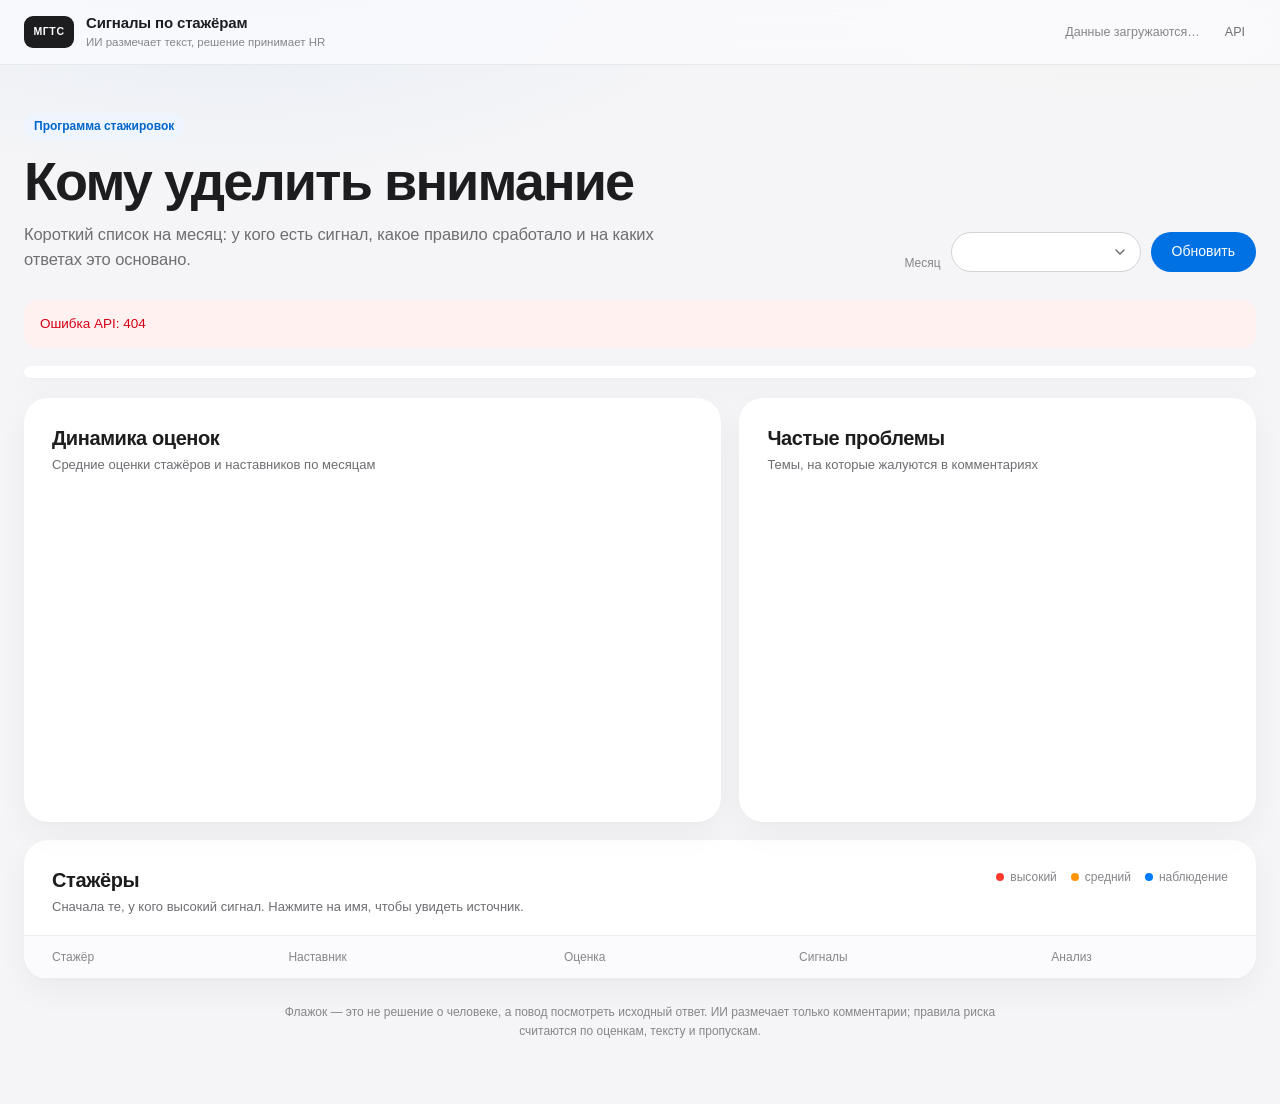
==== frontend/index.html @ 0ebee991 "initial commit" ====
<!doctype html>
<html lang="ru">
<head>
  <meta charset="utf-8">
  <meta name="viewport" content="width=device-width, initial-scale=1">
  <title>МГТС · Сигналы по стажёрам</title>
  <meta name="description" content="Дашборд сигналов по стажёрам: кому из стажёров стоит уделить внимание и почему.">
  <meta name="theme-color" content="#f5f5f7">
  <link rel="icon" type="image/svg+xml" href="favicon.svg">
  <link rel="stylesheet" href="css/app.css">
</head>
<body>
  <header class="topbar">
    <div class="container topbar-inner">
      <a class="brand" href="index.html">
        <span class="brand-mark">МГТС</span>
        <span class="brand-copy">
          <strong>Сигналы по стажёрам</strong>
          <small>ИИ размечает текст, решение принимает HR</small>
        </span>
      </a>
      <div class="topbar-meta">
        <span id="as-of">Данные загружаются…</span>
        <a href="docs" target="_blank" rel="noreferrer">API</a>
      </div>
    </div>
  </header>

  <main class="container page">
    <section class="page-head">
      <div>
        <p class="eyebrow">Программа стажировок</p>
        <h1>Кому уделить внимание</h1>
        <p class="lede">Короткий список на месяц: у кого есть сигнал, какое правило сработало и на каких ответах это основано.</p>
      </div>
      <div class="controls">
        <label for="period-select">Месяц</label>
        <select id="period-select" aria-label="Выберите месяц"></select>
        <button id="refresh" class="button" type="button">Обновить</button>
      </div>
    </section>

    <div id="error" class="alert" role="alert" hidden></div>

    <section id="kpis" class="kpi-grid" aria-label="Показатели программы"></section>

    <section class="grid-two">
      <article class="card">
        <header class="card-head">
          <div>
            <h2>Динамика оценок</h2>
            <p class="muted">Средние оценки стажёров и наставников по месяцам</p>
          </div>
        </header>
        <div class="chart-wrap"><canvas id="dynamics-chart" aria-label="График динамики оценок"></canvas></div>
      </article>

      <article class="card">
        <header class="card-head">
          <div>
            <h2>Частые проблемы</h2>
            <p class="muted">Темы, на которые жалуются в комментариях</p>
          </div>
        </header>
        <div class="chart-wrap"><canvas id="topics-chart" aria-label="График частых проблем"></canvas></div>
        <div id="topics-empty" class="empty" hidden>За этот месяц жалоб в комментариях нет.</div>
      </article>
    </section>

    <section class="card table-card">
      <header class="card-head table-head">
        <div>
          <h2>Стажёры</h2>
          <p class="muted">Сначала те, у кого высокий сигнал. Нажмите на имя, чтобы увидеть источник.</p>
        </div>
        <div class="legend" aria-label="Легенда серьёзности">
          <span><i class="dot high"></i> высокий</span>
          <span><i class="dot medium"></i> средний</span>
          <span><i class="dot low"></i> наблюдение</span>
        </div>
      </header>
      <div class="table-scroll">
        <table class="interns-table">
          <thead>
            <tr>
              <th>Стажёр</th>
              <th>Наставник</th>
              <th>Оценка</th>
              <th>Сигналы</th>
              <th>Анализ</th>
            </tr>
          </thead>
          <tbody id="interns-body"></tbody>
        </table>
      </div>
      <div id="interns-empty" class="empty" hidden>За этот месяц ответов нет.</div>
    </section>

    <p class="footnote">
      Флажок — это не решение о человеке, а повод посмотреть исходный ответ.
      ИИ размечает только комментарии; правила риска считаются по оценкам, тексту и пропускам.
    </p>
  </main>

  <script src="vendor/chart.umd.min.js"></script>
  <script type="module" src="js/dashboard.js"></script>
</body>
</html>
---- frontend/css/app.css ----
﻿:root {
  --bg: #f5f5f7;
  --surface: #ffffff;
  --surface-soft: #f5f5f7;
  --surface-elevated: #fbfbfd;
  --text: #1d1d1f;
  --muted: #6e6e73;
  --muted-soft: #86868b;
  --line: #ededf0;
  --line-strong: #d2d2d7;
  --accent: #0071e3;
  --accent-hover: #0077ed;
  --accent-soft: #eef5ff;
  --green: #1d7a37;
  --green-bg: #edf9f0;
  --red: #d70015;
  --red-bg: #fff1f0;
  --amber: #a34f00;
  --amber-bg: #fff4e5;
  --blue: #0066cc;
  --blue-bg: #eef5ff;
  --radius-lg: 24px;
  --radius-md: 18px;
  --radius-sm: 12px;
  --shadow-card: 0 1px 2px rgba(0, 0, 0, 0.02), 0 12px 32px rgba(0, 0, 0, 0.045);
  --font: -apple-system, BlinkMacSystemFont, "SF Pro Display", "SF Pro Text",
    "Segoe UI Variable Display", "Segoe UI", "Helvetica Neue", Arial, sans-serif;
}

* { box-sizing: border-box; }

[hidden] { display: none !important; }

html { scroll-behavior: smooth; }

body {
  margin: 0;
  background-color: var(--bg);
  background-image:
    radial-gradient(900px 420px at 18% -8%, rgba(0, 113, 227, 0.07), transparent 62%),
    radial-gradient(700px 360px at 88% -12%, rgba(255, 149, 0, 0.05), transparent 60%);
  background-repeat: no-repeat;
  background-attachment: fixed;
  color: var(--text);
  font-family: var(--font);
  font-size: 15px;
  line-height: 1.5;
  -webkit-font-smoothing: antialiased;
  -moz-osx-font-smoothing: grayscale;
  -webkit-tap-highlight-color: transparent;
}

::selection { background: rgba(0, 113, 227, 0.18); }

a {
  color: var(--accent);
  text-decoration: none;
  transition: color 0.2s ease, opacity 0.2s ease;
}
a:hover { color: var(--accent-hover); text-decoration: none; }

h1, h2, h3, p { margin: 0; }
h1 {
  font-size: clamp(40px, 5vw, 54px);
  line-height: 1.06;
  letter-spacing: -0.035em;
  font-weight: 600;
}
h2 { font-size: 20px; line-height: 1.25; letter-spacing: -0.015em; font-weight: 600; }
h3 { font-size: 15px; line-height: 1.35; letter-spacing: -0.005em; font-weight: 600; }

:focus-visible {
  outline: 3px solid rgba(0, 113, 227, 0.35);
  outline-offset: 2px;
}

.container { width: min(1240px, calc(100% - 48px)); margin: 0 auto; }
.page { padding: 48px 0 64px; }

/* Navigation */
.topbar {
  position: sticky;
  top: 0;
  z-index: 20;
  background: rgba(251, 251, 253, 0.82);
  border-bottom: 1px solid rgba(0, 0, 0, 0.07);
  -webkit-backdrop-filter: saturate(180%) blur(20px);
  backdrop-filter: saturate(180%) blur(20px);
}
.topbar-inner {
  min-height: 64px;
  display: flex;
  align-items: center;
  justify-content: space-between;
  gap: 20px;
}
.brand { display: inline-flex; align-items: center; gap: 12px; color: var(--text); }
.brand:hover { color: var(--text); }
.brand-mark {
  display: inline-flex;
  align-items: center;
  justify-content: center;
  width: 50px;
  height: 32px;
  border-radius: 9px;
  background: var(--text);
  color: #fff;
  font-size: 10.5px;
  font-weight: 600;
  letter-spacing: 0.06em;
}
.brand-copy { display: flex; flex-direction: column; line-height: 1.25; }
.brand-copy strong { font-size: 15px; font-weight: 600; letter-spacing: -0.01em; }
.brand-copy small { color: var(--muted-soft); font-size: 11.5px; margin-top: 2px; }
.topbar-meta {
  display: flex;
  align-items: center;
  gap: 4px;
  color: var(--muted-soft);
  font-size: 12.5px;
}
.topbar-meta span { padding: 0 10px; }
.topbar-meta a {
  color: var(--muted);
  font-weight: 500;
  padding: 6px 11px;
  border-radius: 999px;
  transition: background 0.2s ease, color 0.2s ease;
}
.topbar-meta a:hover { background: rgba(0, 0, 0, 0.05); color: var(--text); }

/* Page header */
.page-head {
  display: flex;
  align-items: flex-end;
  justify-content: space-between;
  gap: 32px;
  margin-bottom: 28px;
}
.eyebrow {
  display: inline-flex;
  align-items: center;
  background: var(--accent-soft);
  color: var(--blue);
  border-radius: 999px;
  padding: 4px 10px;
  font-size: 12px;
  font-weight: 600;
  letter-spacing: 0;
  margin-bottom: 14px;
}
.lede {
  color: var(--muted);
  max-width: 680px;
  margin-top: 12px;
  font-size: 16.5px;
  line-height: 1.5;
  letter-spacing: -0.005em;
}

.controls { display: flex; align-items: flex-end; gap: 10px; flex-wrap: wrap; }
.controls label {
  display: flex;
  flex-direction: column;
  gap: 6px;
  font-size: 12px;
  font-weight: 500;
  color: var(--muted-soft);
}
select, .button {
  height: 40px;
  border-radius: 999px;
  border: 1px solid var(--line-strong);
  background: var(--surface);
  color: var(--text);
  font: inherit;
  font-size: 14px;
  transition: background 0.2s ease, border-color 0.2s ease, color 0.2s ease, transform 0.1s ease;
}
select {
  min-width: 190px;
  padding: 0 36px 0 16px;
  font-weight: 500;
  appearance: none;
  -webkit-appearance: none;
  background-image: url("data:image/svg+xml,%3Csvg xmlns='http://www.w3.org/2000/svg' width='10' height='6' viewBox='0 0 10 6'%3E%3Cpath d='M1 1l4 4 4-4' fill='none' stroke='%236e6e73' stroke-width='1.5' stroke-linecap='round' stroke-linejoin='round'/%3E%3C/svg%3E");
  background-repeat: no-repeat;
  background-position: right 15px center;
  background-size: 10px 6px;
}
select:hover { border-color: #b8b8bd; }
select:focus, .button:focus { outline: none; }
select:focus-visible, .button:focus-visible {
  outline: 3px solid rgba(0, 113, 227, 0.35);
  outline-offset: 2px;
  border-color: var(--accent);
}
.button {
  cursor: pointer;
  font-weight: 500;
  padding: 0 20px;
  background: var(--accent);
  border-color: transparent;
  color: #fff;
}
.button:hover { background: var(--accent-hover); color: #fff; }
.button:active { transform: scale(0.98); }
.button:disabled { opacity: 0.55; cursor: default; transform: none; }

.alert {
  background: var(--red-bg);
  border: 0;
  color: var(--red);
  border-radius: 14px;
  padding: 14px 16px;
  margin-bottom: 18px;
  font-size: 13.5px;
}

.kpi-grid {
  background: var(--surface);
  border-radius: var(--radius-lg);
  box-shadow: var(--shadow-card);
  display: grid;
  grid-template-columns: repeat(4, minmax(0, 1fr));
  padding: 6px;
  margin-bottom: 20px;
  overflow: hidden;
}.kpi { padding: 22px 24px; border-radius: 16px; }
.kpi + .kpi { border-left: 1px solid var(--line); border-radius: 0; }
.kpi-label {
  color: var(--muted-soft);
  font-size: 12px;
  font-weight: 500;
  letter-spacing: 0.01em;
}
.kpi-value {
  margin-top: 8px;
  font-size: 40px;
  font-weight: 600;
  letter-spacing: -0.04em;
  line-height: 1;
  font-variant-numeric: tabular-nums;
}
.kpi-value.alarm { color: var(--red); }
.kpi-hint { margin-top: 8px; color: var(--muted-soft); font-size: 12px; }

/* Cards */
.grid-two {
  display: grid;
  grid-template-columns: minmax(0, 1.35fr) minmax(0, 1fr);
  gap: 18px;
  margin-bottom: 18px;
}
.card {
  background: var(--surface);
  border-radius: var(--radius-lg);
  box-shadow: var(--shadow-card);
  padding: 28px;
  min-width: 0;
}
.card-head {
  display: flex;
  align-items: flex-start;
  justify-content: space-between;
  gap: 16px;
  margin-bottom: 20px;
}
.card-head h2 { font-size: 20px; font-weight: 600; letter-spacing: -0.02em; }
.card-head .muted { margin-top: 4px; font-size: 13px; }
.muted { color: var(--muted); }
.small { font-size: 12px; }

.chart-wrap { position: relative; height: 300px; }
.chart-wrap canvas { width: 100% !important; height: 100% !important; }
.chart-fallback {
  display: grid;
  place-items: center;
  height: 100%;
  color: var(--muted-soft);
  font-size: 13px;
  text-align: center;
}

/* Table */
.table-card { padding: 0; overflow: hidden; }
.table-head { padding: 28px 28px 18px; margin-bottom: 0; }
.table-scroll { overflow-x: auto; -webkit-overflow-scrolling: touch; }
.interns-table { width: 100%; border-collapse: collapse; min-width: 720px; }
.interns-table th {
  text-align: left;
  padding: 12px 28px;
  background: var(--surface-elevated);
  border-top: 1px solid var(--line);
  border-bottom: 1px solid var(--line);
  color: var(--muted-soft);
  font-size: 12px;
  font-weight: 500;
  letter-spacing: 0;
  white-space: nowrap;
}
.interns-table td {
  padding: 16px 28px;
  border-bottom: 1px solid var(--line);
  vertical-align: middle;
  font-size: 14px;
}
.interns-table tbody tr:last-child td { border-bottom: 0; }
.interns-table tbody tr { transition: background 0.15s ease; }
.interns-table tbody tr:hover { background: var(--surface-elevated); }
.intern-link { display: inline-flex; align-items: center; gap: 12px; color: var(--text); min-width: 190px; }
.intern-link:hover { color: var(--text); }
.intern-link:hover strong { color: var(--accent); }
.intern-link span { display: flex; flex-direction: column; line-height: 1.3; }
.intern-link strong { font-weight: 600; transition: color 0.15s ease; }
.intern-link small { color: var(--muted-soft); font-size: 12px; margin-top: 2px; }
.avatar {
  width: 36px;
  height: 36px;
  flex: 0 0 36px;
  border-radius: 50%;
  display: inline-flex;
  align-items: center;
  justify-content: center;
  background: linear-gradient(135deg, #eef5ff, #e2edf9);
  color: #123f6d;
  font-size: 12px;
  font-weight: 600;
  letter-spacing: 0.02em;
}
.avatar-large {
  width: 72px;
  height: 72px;
  flex-basis: 72px;
  font-size: 22px;
}

.score { font-weight: 600; font-size: 16px; font-variant-numeric: tabular-nums; }
.trend { display: inline-flex; margin-left: 6px; font-size: 12px; font-weight: 500; }
.trend.up { color: var(--green); }
.trend.down { color: var(--red); }
.trend.flat { color: var(--muted-soft); }

/* Badges and chips */
.badge {
  display: inline-flex;
  align-items: center;
  gap: 4px;
  border: 0;
  border-radius: 999px;
  padding: 3px 9px;
  font-size: 11.5px;
  font-weight: 500;
  line-height: 1.4;
  white-space: nowrap;
  background: var(--surface-soft);
  color: var(--muted);
}
.badge.high,
.badge.negative,
.badge.failed { background: var(--red-bg); color: var(--red); }
.badge.medium,
.badge.mixed { background: var(--amber-bg); color: var(--amber); }
.badge.low,
.badge.pending { background: var(--blue-bg); color: var(--blue); }
.badge.positive { background: var(--green-bg); color: var(--green); }
.badge.neutral { background: var(--surface-soft); color: var(--muted); }

.chips { display: flex; flex-wrap: wrap; gap: 5px; }
.chip {
  display: inline-flex;
  border-radius: 8px;
  background: var(--surface-soft);
  border: 0;
  color: var(--muted);
  padding: 2px 8px;
  font-size: 11.5px;
  font-weight: 500;
}

.legend { display: flex; flex-wrap: wrap; gap: 14px; color: var(--muted-soft); font-size: 12px; }
.legend span { display: inline-flex; align-items: center; gap: 6px; }
.dot { width: 8px; height: 8px; border-radius: 50%; display: inline-block; }
.dot.high { background: #ff3b30; }
.dot.medium { background: #ff9500; }
.dot.low { background: #007aff; }

.empty { padding: 32px 20px; color: var(--muted-soft); text-align: center; font-size: 14px; }
.footnote {
  color: var(--muted-soft);
  font-size: 12px;
  line-height: 1.55;
  max-width: 760px;
  margin: 24px auto 0;
  text-align: center;
}

/* Intern page */
.profile-head {
  display: flex;
  align-items: center;
  justify-content: space-between;
  gap: 28px;
  background: var(--surface);
  border-radius: 28px;
  box-shadow: var(--shadow-card);
  padding: 32px;
  margin-bottom: 20px;
}
.profile-title { display: flex; align-items: center; gap: 20px; min-width: 0; }
.profile-title h1 {
  font-size: clamp(32px, 3.5vw, 42px);
  font-weight: 600;
  letter-spacing: -0.035em;
  line-height: 1.08;
}
.profile-title .eyebrow { margin-bottom: 8px; }
.profile-title .lede { margin-top: 8px; font-size: 14px; }
.profile-stats { display: flex; gap: 8px; flex-wrap: wrap; }
.stat {
  background: var(--surface-soft);
  border: 0;
  border-radius: 16px;
  padding: 12px 16px;
  min-width: 100px;
}
.stat b {
  display: block;
  font-size: 24px;
  font-weight: 600;
  letter-spacing: -0.03em;
  line-height: 1.15;
  font-variant-numeric: tabular-nums;
}
.stat span { color: var(--muted-soft); font-size: 11.5px; }

.flags-list {
  display: flex;
  flex-direction: column;
  gap: 10px;
  max-height: 330px;
  overflow-y: auto;
  padding-right: 4px;
  scrollbar-width: thin;
  scrollbar-color: var(--line-strong) transparent;
}
.flags-list::-webkit-scrollbar { width: 6px; }
.flags-list::-webkit-scrollbar-thumb { background: var(--line-strong); border-radius: 999px; }
.flags-list::-webkit-scrollbar-track { background: transparent; }
.flag-card {
  border: 1px solid var(--line);
  border-left: 3px solid var(--line-strong);
  border-radius: 14px;
  background: var(--surface);
  padding: 14px 16px;
}
.flag-card.high { border-left-color: #ff3b30; background: #fffbfa; }
.flag-card.medium { border-left-color: #ff9500; background: #fffdf8; }
.flag-card.low { border-left-color: #007aff; background: #fbfdff; }
.flag-head { display: flex; align-items: center; justify-content: space-between; gap: 10px; margin-bottom: 6px; }
.flag-card h3 { font-size: 14px; }
.flag-card p { color: var(--muted); font-size: 12.5px; line-height: 1.5; margin-top: 5px; }
.flag-card .flag-source { font-size: 11.5px; margin-top: 7px; }
.flag-source a { color: var(--accent); }
.flag-source a:hover { text-decoration: underline; }
.flags-ok {
  border: 0;
  background: var(--green-bg);
  color: var(--green);
  border-radius: 16px;
  padding: 20px;
  font-weight: 500;
  font-size: 14px;
  line-height: 1.5;
}

.timeline { display: flex; flex-direction: column; gap: 14px; }
.month-card {
  border: 1px solid var(--line);
  border-radius: 18px;
  overflow: hidden;
  background: var(--surface);
}
.month-head {
  display: flex;
  align-items: center;
  justify-content: space-between;
  gap: 12px;
  padding: 14px 18px;
  background: var(--surface-elevated);
  border-bottom: 1px solid var(--line);
}
.month-head h3 { font-size: 14px; }
.month-body { display: grid; grid-template-columns: 1fr 1fr; gap: 0; }
.answer { padding: 18px; min-width: 0; }
.answer + .answer { border-left: 1px solid var(--line); }
.answer-head { display: flex; align-items: center; justify-content: space-between; gap: 8px; margin-bottom: 6px; }
.answer-role {
  font-size: 11px;
  font-weight: 600;
  text-transform: uppercase;
  letter-spacing: 0.05em;
  color: var(--muted-soft);
}
.answer-score { font-weight: 600; font-size: 22px; letter-spacing: -0.03em; font-variant-numeric: tabular-nums; }
.answer-meta { color: var(--muted-soft); font-size: 11.5px; margin-bottom: 9px; }
.comment {
  margin: 0 0 11px;
  padding: 12px 14px;
  border: 0;
  background: var(--surface-soft);
  border-radius: 12px;
  font-size: 13.5px;
  line-height: 1.5;
  color: var(--text);
}
.analysis { border-top: 1px solid var(--line); padding-top: 10px; margin-top: 10px; }
.analysis-summary { font-size: 12.5px; color: var(--text); margin-top: 6px; line-height: 1.5; }
.evidence { margin: 8px 0 0; padding-left: 16px; color: var(--muted); font-size: 12px; }
.evidence li { margin-bottom: 4px; }
.answer details { margin-top: 10px; }
.answer summary { cursor: pointer; color: var(--muted-soft); font-size: 11.5px; font-weight: 500; }
.raw-table { width: 100%; border-collapse: collapse; margin-top: 6px; font-size: 11.5px; }
.raw-table td { padding: 3px 4px; border-bottom: 1px solid var(--line); }
.raw-table td:first-child { color: var(--muted-soft); width: 42%; }
.answer-empty { color: var(--muted-soft); font-size: 12.5px; padding: 20px 0; }

@media (max-width: 980px) {
  .kpi-grid { grid-template-columns: repeat(2, minmax(0, 1fr)); }
  .kpi:nth-child(3) { border-left: 0; border-top: 1px solid var(--line); }
  .kpi:nth-child(4) { border-top: 1px solid var(--line); }
  .grid-two, .intern-grid { grid-template-columns: 1fr; }
  .page-head { align-items: flex-start; flex-direction: column; gap: 20px; }
  .controls { width: 100%; }
  .controls label { flex: 1; }
  .controls select { width: 100%; }
  .profile-head { align-items: flex-start; flex-direction: column; }
  .profile-stats { width: 100%; display: grid; grid-template-columns: 1fr 1fr; }
  .stat { min-width: 0; }
  .flags-list { max-height: none; overflow: visible; padding-right: 0; }
}

@media (max-width: 700px) {
  .container { width: min(100% - 32px, 1240px); }
  .page { padding: 28px 0 48px; }
  .topbar-inner { min-height: 56px; }
  .brand-mark { width: 44px; height: 30px; font-size: 10px; }
  .brand-copy small { display: none; }
  .topbar-meta span { display: none; }
  .topbar-meta { gap: 0; }
  .page-head { margin-bottom: 22px; }
  h1 { font-size: clamp(34px, 9vw, 44px); }
  .lede { font-size: 15px; }
  .kpi-grid { padding: 4px; gap: 0; }
  .kpi { padding: 18px 16px; }
  .kpi-value { font-size: 30px; }
  .card { padding: 20px; border-radius: 20px; }
  .card-head { margin-bottom: 16px; }
  .card-head h2 { font-size: 18px; }
  .chart-wrap { height: 260px; }
  .table-card { padding: 0; }
  .table-head { padding: 20px 20px 14px; flex-direction: column; }
  .table-scroll { overflow: visible; }
  .interns-table { display: block; min-width: 0; }
  .interns-table thead { display: none; }
  .interns-table tbody { display: block; }
  .interns-table tr {
    display: grid;
    grid-template-columns: 1fr auto;
    align-items: center;
    padding: 16px 20px;
    border-top: 1px solid var(--line);
  }
  .interns-table td { display: block; padding: 0; border: 0; }
  .interns-table td:nth-child(1) { grid-column: 1 / -1; grid-row: 1; }
  .interns-table td:nth-child(2) {
    grid-column: 1 / -1;
    grid-row: 2;
    margin-top: 7px;
    color: var(--muted);
    font-size: 12px;
  }
  .interns-table td:nth-child(2)::before { content: "Наставник: "; color: var(--muted-soft); }
  .interns-table td:nth-child(3) { grid-column: 1; grid-row: 3; margin-top: 9px; }
  .interns-table td:nth-child(3)::before {
    content: "Оценка ";
    color: var(--muted-soft);
    font-size: 12px;
    font-weight: 500;
    margin-right: 3px;
  }
  .interns-table td:nth-child(4) { grid-column: 1 / -1; grid-row: 4; margin-top: 9px; }
  .interns-table td:nth-child(5) { grid-column: 2; grid-row: 3; justify-self: end; margin-top: 9px; }
  .interns-table td:nth-child(5)::before {
    content: "Анализ ";
    color: var(--muted-soft);
    font-size: 12px;
    font-weight: 500;
    margin-right: 4px;
  }
  .profile-head { padding: 20px; border-radius: 22px; }
  .profile-title { gap: 14px; }
  .profile-title h1 { font-size: 30px; }
  .avatar-large { width: 58px; height: 58px; flex-basis: 58px; font-size: 18px; }
  .month-body { grid-template-columns: 1fr; }
  .answer + .answer { border-left: 0; border-top: 1px solid var(--line); }
  .flag-card { padding: 12px 14px; }
  .footnote { margin-top: 20px; }
}

@media (max-width: 420px) {
  .kpi-value { font-size: 26px; }
  .kpi-label { font-size: 11px; }
  .controls { flex-wrap: wrap; }
  .controls label { flex: 1 1 100%; }
  .controls .button { width: 100%; }
}

@media (prefers-reduced-motion: reduce) {
  * { scroll-behavior: auto !important; transition: none !important; }
}
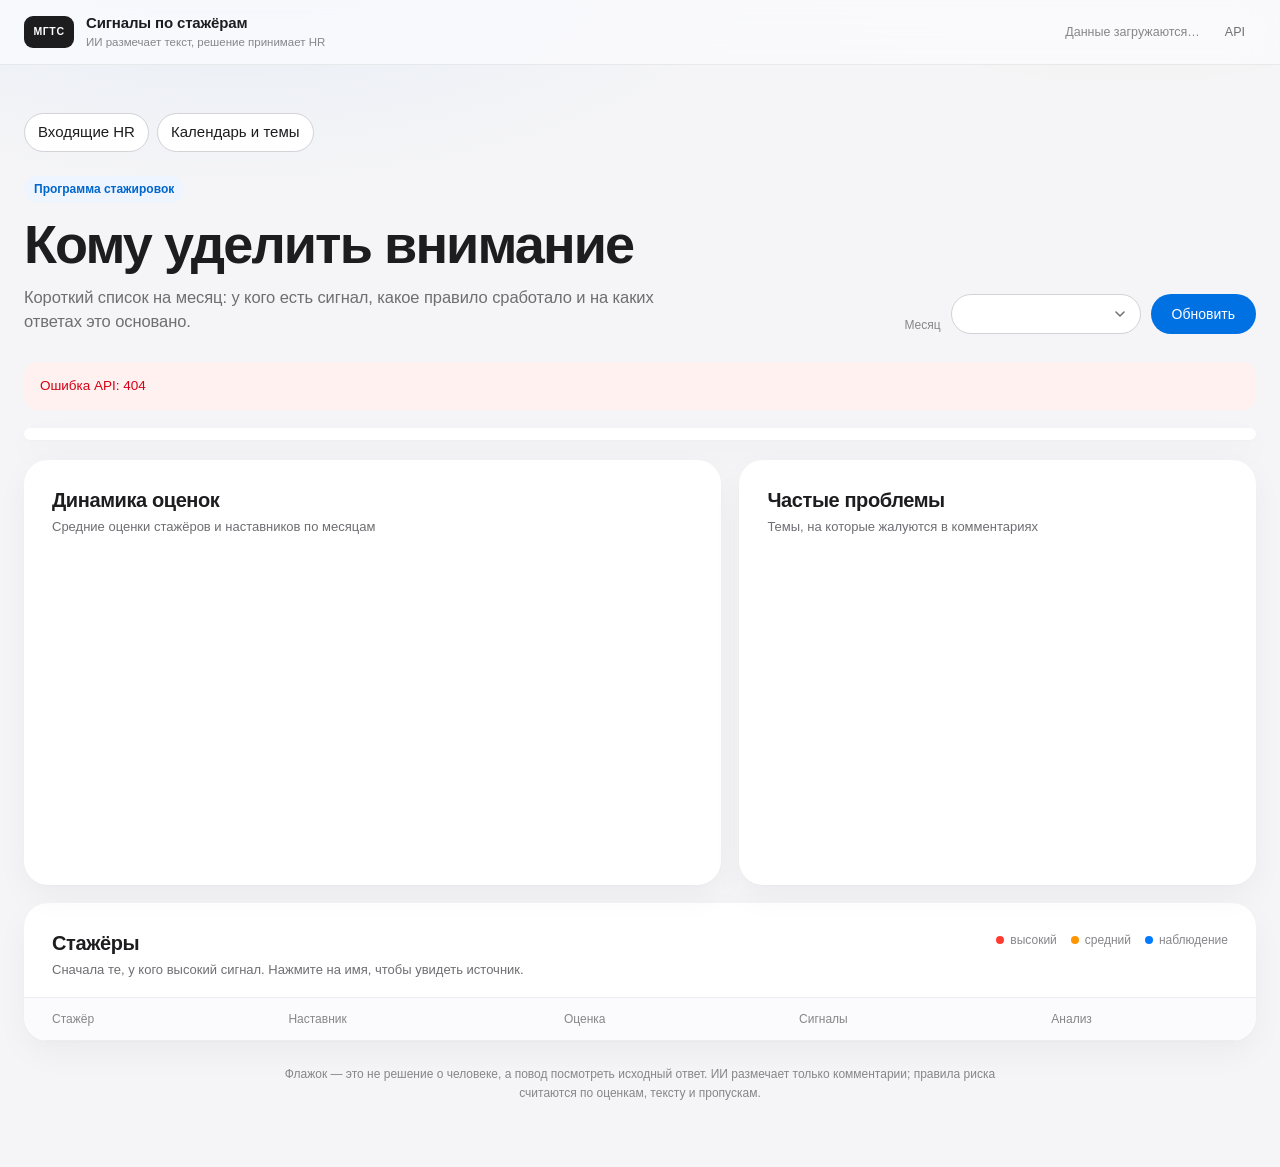
==== commit 42a979ea: "some features" ====
--- a/frontend/index.html
+++ b/frontend/index.html
@@ -21,12 +21,17 @@
       </a>
       <div class="topbar-meta">
         <span id="as-of">Данные загружаются…</span>
+        <a id="demo-feedback-link" href="feedback.html" hidden>Демо-анкета</a>
         <a href="docs" target="_blank" rel="noreferrer">API</a>
       </div>
     </div>
   </header>
 
   <main class="container page">
+    <nav class="workspace-nav" aria-label="Разделы программы">
+      <a href="signals.html">Входящие HR</a>
+      <a href="program.html">Календарь и темы</a>
+    </nav>
     <section class="page-head">
       <div>
         <p class="eyebrow">Программа стажировок</p>
--- a/frontend/css/app.css
+++ b/frontend/css/app.css
@@ -524,6 +524,63 @@
 .raw-table td { padding: 3px 4px; border-bottom: 1px solid var(--line); }
 .raw-table td:first-child { color: var(--muted-soft); width: 42%; }
 .answer-empty { color: var(--muted-soft); font-size: 12.5px; padding: 20px 0; }
+.month-history { border-top: 1px solid var(--line); }
+.month-history > summary { cursor: pointer; color: var(--muted); padding: 12px 20px; }
+.month-history .answer + .answer { border-left: 0; border-top: 1px solid var(--line); }
+
+.feedback-page { max-width: 640px; }
+.feedback-fields {
+  display: grid;
+  gap: 12px;
+  min-width: 0;
+  padding: 0;
+  margin: 0;
+  border: 0;
+}
+.feedback-fields legend { font-size: 20px; font-weight: 600; margin-bottom: 18px; }
+.feedback-fields label { font-weight: 500; }
+.feedback-fields select { width: 100%; margin-bottom: 6px; }
+.feedback-pair { display: grid; gap: 12px; grid-template-columns: repeat(auto-fit, minmax(190px, 1fr)); }
+.feedback-pair label { display: block; margin-bottom: 6px; }
+.feedback-pair input {
+  width: 100%;
+  min-height: 40px;
+  padding: 0 12px;
+  font: inherit;
+  background: var(--surface);
+  color: var(--text);
+  border: 1px solid var(--line-strong);
+  border-radius: var(--radius-sm);
+}
+.feedback-toolbar { display: flex; align-items: center; flex-wrap: wrap; gap: 10px; }
+.feedback-toolbar > span { flex: 1; color: var(--muted); }
+.feedback-toolbar:not(.feedback-fields *) { margin-bottom: 16px; }
+.button-secondary { background: var(--surface); border-color: var(--line-strong); color: var(--text); }
+.button-secondary:hover { background: var(--surface-soft); color: var(--text); }
+.workspace-nav { display: flex; flex-wrap: wrap; gap: 8px; margin-bottom: 24px; }
+.workspace-nav a {
+  padding: 7px 13px;
+  border: 1px solid var(--line-strong);
+  border-radius: 999px;
+  color: var(--text);
+  background: var(--surface);
+  font-weight: 500;
+}
+.workspace-nav a:hover { border-color: var(--accent); color: var(--accent); }
+.feedback-fields textarea {
+  width: 100%;
+  padding: 12px 16px;
+  resize: vertical;
+  font: inherit;
+  color: var(--text);
+  background: var(--surface);
+  border: 1px solid var(--line-strong);
+  border-radius: var(--radius-sm);
+}
+.feedback-fields button { justify-self: start; margin-top: 8px; }
+.feedback-result > :not([hidden]):not(:empty) { margin-top: 14px; }
+.feedback-result a { display: inline-block; font-weight: 500; margin-right: 12px; }
+.feedback-result .alert { margin-bottom: 0; }
 
 @media (max-width: 980px) {
   .kpi-grid { grid-template-columns: repeat(2, minmax(0, 1fr)); }
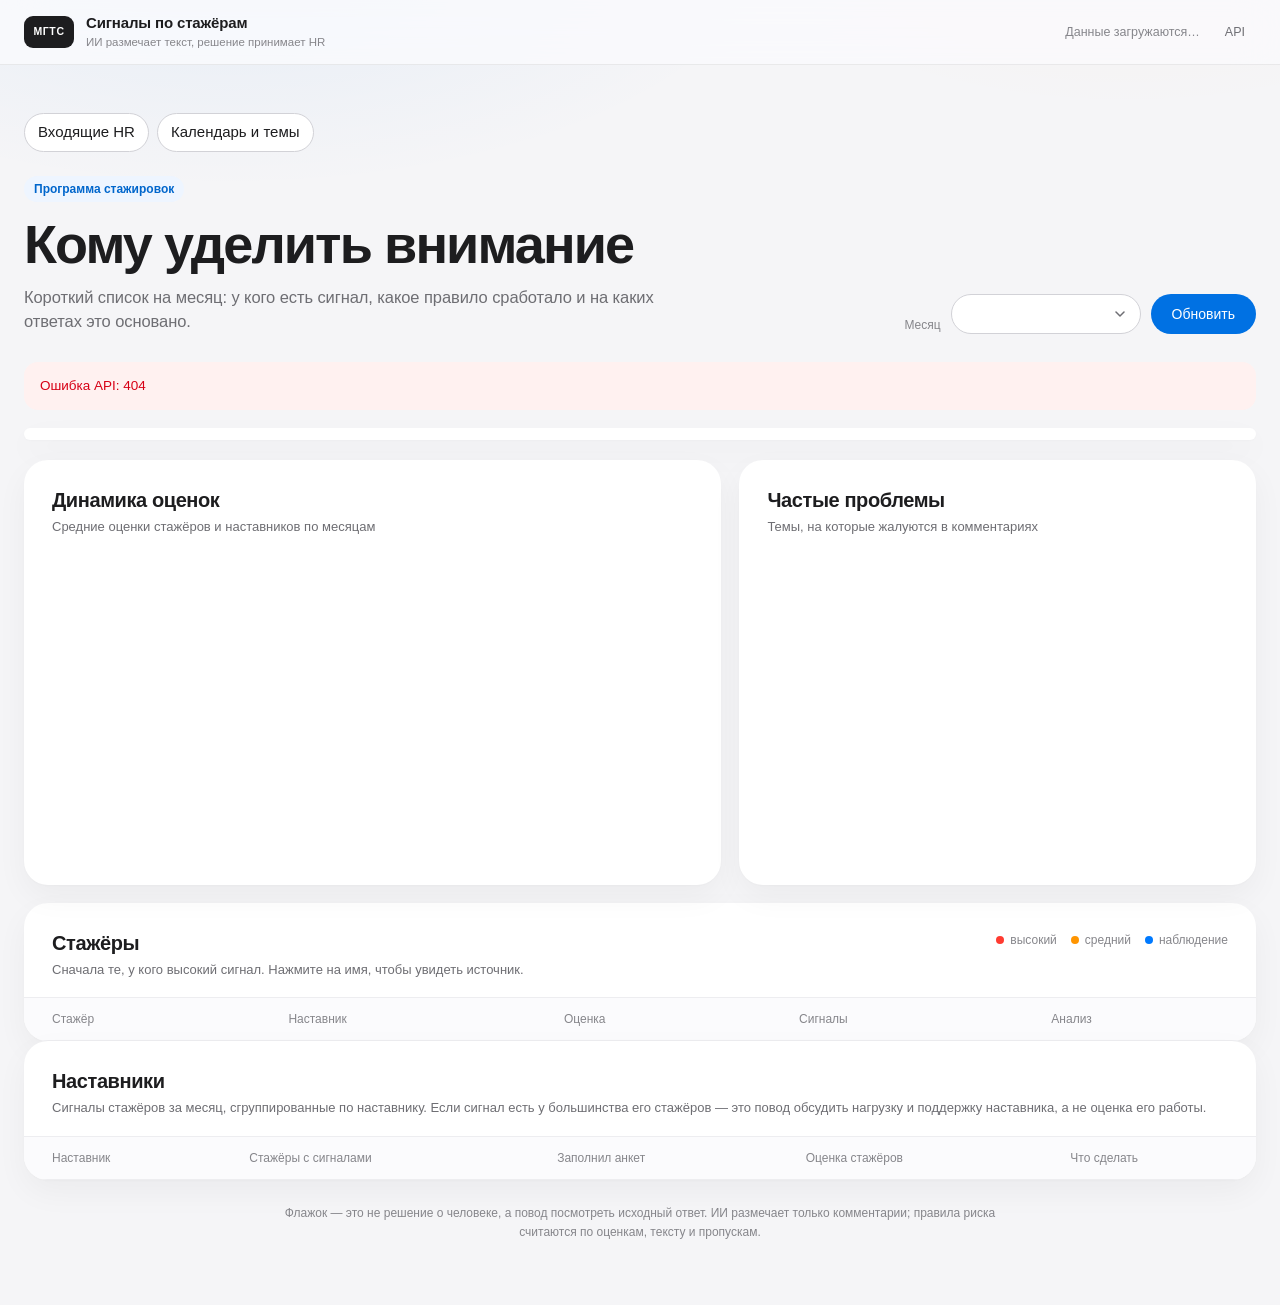
==== commit 186b27d2: "fix: audit fixes" ====
--- a/frontend/index.html
+++ b/frontend/index.html
@@ -101,6 +101,30 @@
       <div id="interns-empty" class="empty" hidden>За этот месяц ответов нет.</div>
     </section>
 
+    <section class="card table-card">
+      <header class="card-head table-head">
+        <div>
+          <h2>Наставники</h2>
+          <p class="muted">Сигналы стажёров за месяц, сгруппированные по наставнику. Если сигнал есть у большинства его стажёров — это повод обсудить нагрузку и поддержку наставника, а не оценка его работы.</p>
+        </div>
+      </header>
+      <div class="table-scroll">
+        <table class="mentors-table">
+          <thead>
+            <tr>
+              <th>Наставник</th>
+              <th>Стажёры с сигналами</th>
+              <th>Заполнил анкет</th>
+              <th>Оценка стажёров</th>
+              <th>Что сделать</th>
+            </tr>
+          </thead>
+          <tbody id="mentors-body"></tbody>
+        </table>
+      </div>
+      <div id="mentors-empty" class="empty" hidden>За этот месяц нет стажёров с назначенным наставником.</div>
+    </section>
+
     <p class="footnote">
       Флажок — это не решение о человеке, а повод посмотреть исходный ответ.
       ИИ размечает только комментарии; правила риска считаются по оценкам, тексту и пропускам.
--- a/frontend/css/app.css
+++ b/frontend/css/app.css
@@ -308,6 +308,31 @@
 .interns-table tbody tr:last-child td { border-bottom: 0; }
 .interns-table tbody tr { transition: background 0.15s ease; }
 .interns-table tbody tr:hover { background: var(--surface-elevated); }
+.mentors-table { width: 100%; border-collapse: collapse; min-width: 760px; }
+.mentors-table th {
+  text-align: left;
+  padding: 12px 28px;
+  background: var(--surface-elevated);
+  border-top: 1px solid var(--line);
+  border-bottom: 1px solid var(--line);
+  color: var(--muted-soft);
+  font-size: 12px;
+  font-weight: 500;
+  white-space: nowrap;
+}
+.mentors-table td {
+  padding: 16px 28px;
+  border-bottom: 1px solid var(--line);
+  vertical-align: middle;
+  font-size: 14px;
+}
+.mentors-table tbody tr:last-child td { border-bottom: 0; }
+.mentors-table tr.mentor-attention { background: var(--amber-bg); }
+.mentor-name:hover strong { color: var(--text); }
+.mentor-share { display: flex; flex-wrap: wrap; align-items: center; gap: 8px; }
+.mentor-interns { margin-top: 8px; }
+.mentor-interns a.chip:hover { color: var(--accent); }
+.mentor-note { white-space: normal; text-align: left; }
 .intern-link { display: inline-flex; align-items: center; gap: 12px; color: var(--text); min-width: 190px; }
 .intern-link:hover { color: var(--text); }
 .intern-link:hover strong { color: var(--accent); }
@@ -655,6 +680,36 @@
     font-weight: 500;
     margin-right: 4px;
   }
+  .mentors-table { display: block; min-width: 0; }
+  .mentors-table thead { display: none; }
+  .mentors-table tbody { display: block; }
+  .mentors-table tr {
+    display: grid;
+    grid-template-columns: 1fr auto;
+    align-items: center;
+    padding: 16px 20px;
+    border-top: 1px solid var(--line);
+  }
+  .mentors-table td { display: block; padding: 0; border: 0; }
+  .mentors-table td:nth-child(1) { grid-column: 1 / -1; grid-row: 1; }
+  .mentors-table td:nth-child(2) { grid-column: 1 / -1; grid-row: 2; margin-top: 9px; }
+  .mentors-table td:nth-child(3) {
+    grid-column: 1;
+    grid-row: 3;
+    margin-top: 9px;
+    color: var(--muted);
+    font-size: 12px;
+  }
+  .mentors-table td:nth-child(3)::before { content: "Заполнил анкет: "; color: var(--muted-soft); }
+  .mentors-table td:nth-child(4) { grid-column: 2; grid-row: 3; justify-self: end; margin-top: 9px; }
+  .mentors-table td:nth-child(4)::before {
+    content: "Оценка ";
+    color: var(--muted-soft);
+    font-size: 12px;
+    font-weight: 500;
+    margin-right: 3px;
+  }
+  .mentors-table td:nth-child(5) { grid-column: 1 / -1; grid-row: 4; margin-top: 9px; }
   .profile-head { padding: 20px; border-radius: 22px; }
   .profile-title { gap: 14px; }
   .profile-title h1 { font-size: 30px; }
@@ -676,4 +731,4 @@
 @media (prefers-reduced-motion: reduce) {
   * { scroll-behavior: auto !important; transition: none !important; }
 }
-
+
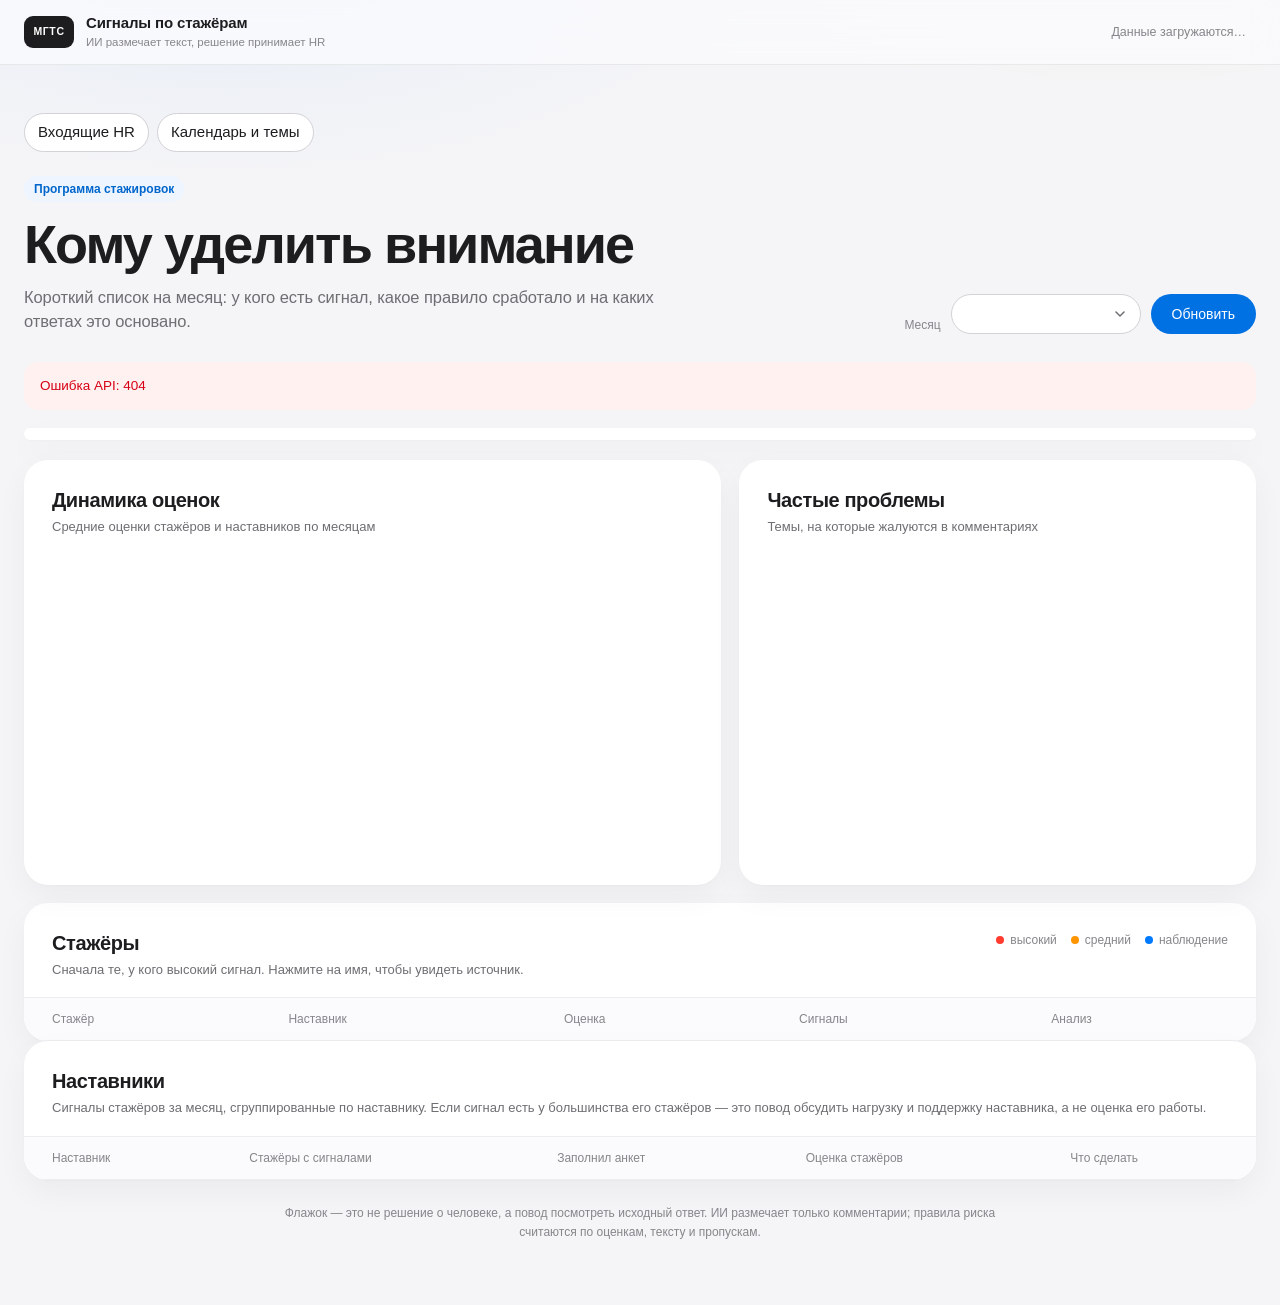
==== commit 84548cf5: "fix: pass NER and LLM location settings to the worker, drop dead API links Co-Authored-By: Claude Op" ====
--- a/frontend/index.html
+++ b/frontend/index.html
@@ -22,7 +22,6 @@
       <div class="topbar-meta">
         <span id="as-of">Данные загружаются…</span>
         <a id="demo-feedback-link" href="feedback.html" hidden>Демо-анкета</a>
-        <a href="docs" target="_blank" rel="noreferrer">API</a>
       </div>
     </div>
   </header>
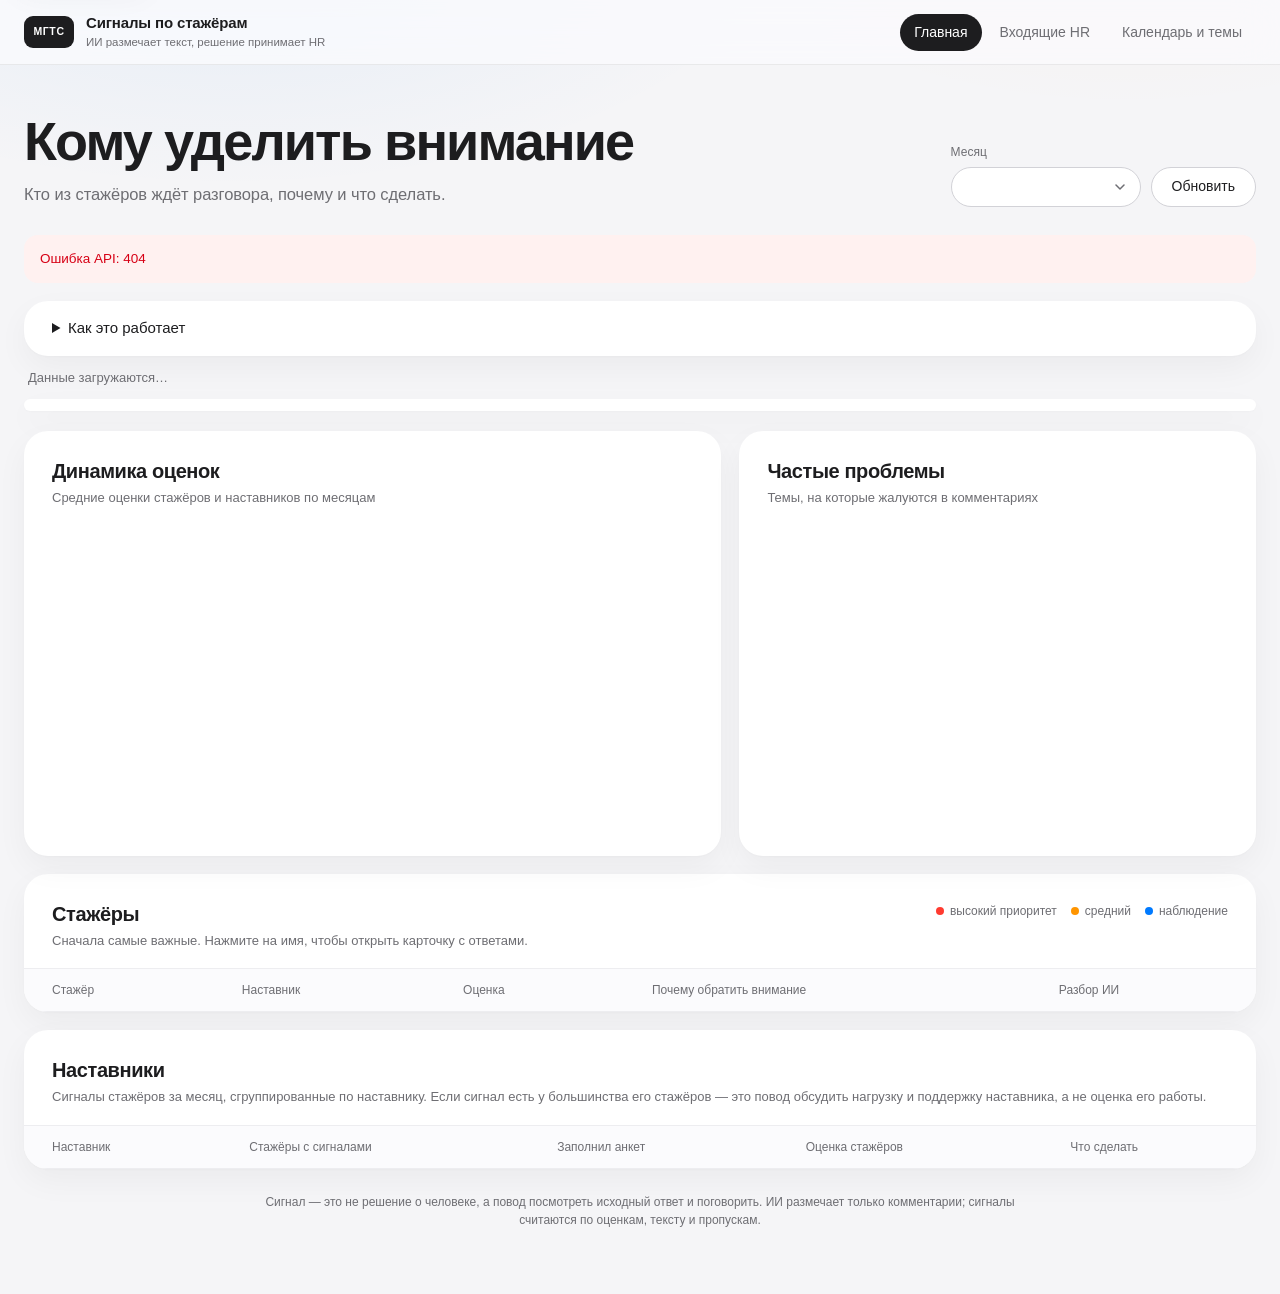
==== commit cfa63963: "feat: HR focus list, 1:1 agenda, reaction times and GigaChat-2 support Show who needs attention toda" ====
--- a/frontend/index.html
+++ b/frontend/index.html
@@ -10,6 +10,7 @@
   <link rel="stylesheet" href="css/app.css">
 </head>
 <body>
+  <a class="skip-link" href="#main">К содержанию</a>
   <header class="topbar">
     <div class="container topbar-inner">
       <a class="brand" href="index.html">
@@ -19,32 +20,54 @@
           <small>ИИ размечает текст, решение принимает HR</small>
         </span>
       </a>
-      <div class="topbar-meta">
-        <span id="as-of">Данные загружаются…</span>
-        <a id="demo-feedback-link" href="feedback.html" hidden>Демо-анкета</a>
-      </div>
+      <nav class="main-nav" aria-label="Основные разделы">
+        <a href="index.html" aria-current="page">Главная</a>
+        <a href="signals.html">Входящие HR</a>
+        <a href="program.html">Календарь и темы</a>
+      </nav>
     </div>
   </header>
 
-  <main class="container page">
-    <nav class="workspace-nav" aria-label="Разделы программы">
-      <a href="signals.html">Входящие HR</a>
-      <a href="program.html">Календарь и темы</a>
-    </nav>
+  <main id="main" class="container page" tabindex="-1">
     <section class="page-head">
       <div>
-        <p class="eyebrow">Программа стажировок</p>
         <h1>Кому уделить внимание</h1>
-        <p class="lede">Короткий список на месяц: у кого есть сигнал, какое правило сработало и на каких ответах это основано.</p>
+        <p class="lede">Кто из стажёров ждёт разговора, почему и что сделать.</p>
       </div>
       <div class="controls">
-        <label for="period-select">Месяц</label>
-        <select id="period-select" aria-label="Выберите месяц"></select>
-        <button id="refresh" class="button" type="button">Обновить</button>
+        <label for="period-select">Месяц
+          <select id="period-select"></select>
+        </label>
+        <button id="refresh" class="button button-secondary" type="button">Обновить</button>
       </div>
     </section>
 
     <div id="error" class="alert" role="alert" hidden></div>
+
+    <section id="focus" class="card focus-card" aria-labelledby="focus-heading" hidden>
+      <header class="card-head">
+        <div>
+          <h2 id="focus-heading">Что сделать сегодня</h2>
+          <p id="focus-hint" class="muted">Начните с верхнего имени: откройте карточку и возьмите сигнал в работу.</p>
+        </div>
+        <a class="head-link" href="signals.html">Все сигналы</a>
+      </header>
+      <ol id="focus-list" class="focus-list"></ol>
+      <div id="focus-empty" class="focus-empty" hidden></div>
+    </section>
+    <p id="focus-status" class="visually-hidden" role="status" aria-live="polite"></p>
+
+    <details class="card how-card">
+      <summary>Как это работает</summary>
+      <ol class="how-steps">
+        <li><strong>Стажёры и наставники отвечают на анкету.</strong> Раз в месяц: оценки и комментарий.</li>
+        <li><strong>Система находит, на что обратить внимание.</strong> ИИ размечает комментарии, а понятные правила сравнивают оценки, текст и пропуски.</li>
+        <li><strong>Решаете вы.</strong> Возьмите сигнал в работу, поговорите с человеком и запишите итог во «Входящих HR».</li>
+      </ol>
+    </details>
+
+    <p class="data-note"><span id="as-of" class="muted">Данные загружаются…</span>
+      <a id="demo-feedback-link" href="feedback.html" hidden>Демо-анкета</a></p>
 
     <section id="kpis" class="kpi-grid" aria-label="Показатели программы"></section>
 
@@ -56,7 +79,7 @@
             <p class="muted">Средние оценки стажёров и наставников по месяцам</p>
           </div>
         </header>
-        <div class="chart-wrap"><canvas id="dynamics-chart" aria-label="График динамики оценок"></canvas></div>
+        <div class="chart-wrap"><canvas id="dynamics-chart" role="img" aria-label="График динамики оценок"></canvas></div>
       </article>
 
       <article class="card">
@@ -66,7 +89,7 @@
             <p class="muted">Темы, на которые жалуются в комментариях</p>
           </div>
         </header>
-        <div class="chart-wrap"><canvas id="topics-chart" aria-label="График частых проблем"></canvas></div>
+        <div class="chart-wrap"><canvas id="topics-chart" role="img" aria-label="График частых проблем"></canvas></div>
         <div id="topics-empty" class="empty" hidden>За этот месяц жалоб в комментариях нет.</div>
       </article>
     </section>
@@ -75,23 +98,23 @@
       <header class="card-head table-head">
         <div>
           <h2>Стажёры</h2>
-          <p class="muted">Сначала те, у кого высокий сигнал. Нажмите на имя, чтобы увидеть источник.</p>
+          <p class="muted">Сначала самые важные. Нажмите на имя, чтобы открыть карточку с ответами.</p>
         </div>
-        <div class="legend" aria-label="Легенда серьёзности">
-          <span><i class="dot high"></i> высокий</span>
+        <div class="legend" role="group" aria-label="Что означают цвета">
+          <span><i class="dot high"></i> высокий приоритет</span>
           <span><i class="dot medium"></i> средний</span>
           <span><i class="dot low"></i> наблюдение</span>
         </div>
       </header>
       <div class="table-scroll">
-        <table class="interns-table">
+        <table class="interns-table" aria-label="Стажёры за месяц">
           <thead>
             <tr>
-              <th>Стажёр</th>
-              <th>Наставник</th>
-              <th>Оценка</th>
-              <th>Сигналы</th>
-              <th>Анализ</th>
+              <th scope="col">Стажёр</th>
+              <th scope="col">Наставник</th>
+              <th scope="col">Оценка</th>
+              <th scope="col">Почему обратить внимание</th>
+              <th scope="col">Разбор ИИ</th>
             </tr>
           </thead>
           <tbody id="interns-body"></tbody>
@@ -108,14 +131,14 @@
         </div>
       </header>
       <div class="table-scroll">
-        <table class="mentors-table">
+        <table class="mentors-table" aria-label="Наставники за месяц">
           <thead>
             <tr>
-              <th>Наставник</th>
-              <th>Стажёры с сигналами</th>
-              <th>Заполнил анкет</th>
-              <th>Оценка стажёров</th>
-              <th>Что сделать</th>
+              <th scope="col">Наставник</th>
+              <th scope="col">Стажёры с сигналами</th>
+              <th scope="col">Заполнил анкет</th>
+              <th scope="col">Оценка стажёров</th>
+              <th scope="col">Что сделать</th>
             </tr>
           </thead>
           <tbody id="mentors-body"></tbody>
@@ -125,8 +148,8 @@
     </section>
 
     <p class="footnote">
-      Флажок — это не решение о человеке, а повод посмотреть исходный ответ.
-      ИИ размечает только комментарии; правила риска считаются по оценкам, тексту и пропускам.
+      Сигнал — это не решение о человеке, а повод посмотреть исходный ответ и поговорить.
+      ИИ размечает только комментарии; сигналы считаются по оценкам, тексту и пропускам.
     </p>
   </main>
 
--- a/frontend/css/app.css
+++ b/frontend/css/app.css
@@ -5,11 +5,11 @@
   --surface-elevated: #fbfbfd;
   --text: #1d1d1f;
   --muted: #6e6e73;
-  --muted-soft: #86868b;
+  --muted-soft: #6e6e73;
   --line: #ededf0;
   --line-strong: #d2d2d7;
   --accent: #0071e3;
-  --accent-hover: #0077ed;
+  --accent-hover: #0066cc;
   --accent-soft: #eef5ff;
   --green: #1d7a37;
   --green-bg: #edf9f0;
@@ -53,11 +53,12 @@
 ::selection { background: rgba(0, 113, 227, 0.18); }
 
 a {
-  color: var(--accent);
+  color: var(--blue);
   text-decoration: none;
   transition: color 0.2s ease, opacity 0.2s ease;
 }
-a:hover { color: var(--accent-hover); text-decoration: none; }
+a:hover { color: var(--blue); text-decoration: underline; }
+.brand:hover, .main-nav a:hover, .intern-link:hover, a.chip:hover { text-decoration: none; }
 
 h1, h2, h3, p { margin: 0; }
 h1 {
@@ -70,9 +71,33 @@
 h3 { font-size: 15px; line-height: 1.35; letter-spacing: -0.005em; font-weight: 600; }
 
 :focus-visible {
-  outline: 3px solid rgba(0, 113, 227, 0.35);
+  outline: 3px solid var(--accent);
   outline-offset: 2px;
 }
+
+.visually-hidden {
+  position: absolute;
+  width: 1px;
+  height: 1px;
+  margin: -1px;
+  padding: 0;
+  overflow: hidden;
+  clip-path: inset(50%);
+  white-space: nowrap;
+  border: 0;
+}
+.skip-link {
+  position: absolute;
+  left: 16px;
+  top: -60px;
+  z-index: 30;
+  padding: 10px 16px;
+  border-radius: 12px;
+  background: var(--surface);
+  box-shadow: var(--shadow-card);
+}
+.skip-link:focus { top: 10px; }
+main:focus { outline: none; }
 
 .container { width: min(1240px, calc(100% - 48px)); margin: 0 auto; }
 .page { padding: 48px 0 64px; }
@@ -112,22 +137,18 @@
 .brand-copy { display: flex; flex-direction: column; line-height: 1.25; }
 .brand-copy strong { font-size: 15px; font-weight: 600; letter-spacing: -0.01em; }
 .brand-copy small { color: var(--muted-soft); font-size: 11.5px; margin-top: 2px; }
-.topbar-meta {
-  display: flex;
-  align-items: center;
-  gap: 4px;
-  color: var(--muted-soft);
-  font-size: 12.5px;
-}
-.topbar-meta span { padding: 0 10px; }
-.topbar-meta a {
+.main-nav { display: flex; align-items: center; gap: 4px; }
+.main-nav a {
   color: var(--muted);
-  font-weight: 500;
-  padding: 6px 11px;
+  font-size: 14px;
+  font-weight: 500;
+  padding: 8px 14px;
   border-radius: 999px;
+  white-space: nowrap;
   transition: background 0.2s ease, color 0.2s ease;
 }
-.topbar-meta a:hover { background: rgba(0, 0, 0, 0.05); color: var(--text); }
+.main-nav a:hover { background: rgba(0, 0, 0, 0.05); color: var(--text); }
+.main-nav a[aria-current="page"] { background: var(--text); color: #fff; }
 
 /* Page header */
 .page-head {
@@ -191,7 +212,7 @@
 select:hover { border-color: #b8b8bd; }
 select:focus, .button:focus { outline: none; }
 select:focus-visible, .button:focus-visible {
-  outline: 3px solid rgba(0, 113, 227, 0.35);
+  outline: 3px solid var(--accent);
   outline-offset: 2px;
   border-color: var(--accent);
 }
@@ -284,6 +305,7 @@
 
 /* Table */
 .table-card { padding: 0; overflow: hidden; }
+.table-card + .table-card { margin-top: 18px; }
 .table-head { padding: 28px 28px 18px; margin-bottom: 0; }
 .table-scroll { overflow-x: auto; -webkit-overflow-scrolling: touch; }
 .interns-table { width: 100%; border-collapse: collapse; min-width: 720px; }
@@ -389,6 +411,7 @@
 .badge.low,
 .badge.pending { background: var(--blue-bg); color: var(--blue); }
 .badge.positive { background: var(--green-bg); color: var(--green); }
+.badge.overdue { background: var(--red); color: #fff; font-weight: 600; }
 .badge.neutral { background: var(--surface-soft); color: var(--muted); }
 
 .chips { display: flex; flex-wrap: wrap; gap: 5px; }
@@ -409,6 +432,72 @@
 .dot.high { background: #ff3b30; }
 .dot.medium { background: #ff9500; }
 .dot.low { background: #007aff; }
+
+/* What to do today */
+.focus-card, .agenda-card { margin-bottom: 18px; }
+.head-link { white-space: nowrap; font-size: 14px; font-weight: 500; }
+.focus-list { list-style: none; margin: 0; padding: 0; }
+.focus-item {
+  display: grid;
+  grid-template-columns: minmax(170px, 0.8fr) minmax(0, 1.6fr) 270px;
+  gap: 4px 24px;
+  align-items: center;
+  padding: 14px 0 14px 16px;
+  border-top: 1px solid var(--line);
+  border-left: 4px solid var(--line-strong);
+}
+.focus-item.high { border-left-color: #ff3b30; }
+.focus-item.medium { border-left-color: #ff9500; }
+.focus-item.low { border-left-color: #007aff; }
+.focus-person { display: flex; flex-direction: column; min-width: 0; line-height: 1.35; }
+.focus-name { font-size: 16px; font-weight: 600; color: var(--text); }
+.focus-name:hover { color: var(--blue); }
+.focus-person small { color: var(--muted); font-size: 12.5px; margin-top: 2px; }
+.focus-why { min-width: 0; }
+.focus-reason { font-weight: 500; }
+.focus-meta { display: flex; flex-wrap: wrap; gap: 6px; margin-top: 6px; }
+.focus-actions { display: flex; flex-wrap: wrap; align-items: center; justify-content: flex-end; gap: 6px 10px; }
+.focus-actions .button[aria-disabled="true"] { opacity: 0.55; cursor: default; }
+.focus-link { font-size: 14px; font-weight: 500; }
+.focus-error { grid-column: 1 / -1; color: var(--red); font-size: 13.5px; }
+.focus-empty {
+  padding: 18px 20px;
+  border-radius: 16px;
+  background: var(--green-bg);
+  color: var(--green);
+}
+.more { margin-top: 6px; font-size: 13px; }
+.more > summary { width: fit-content; cursor: pointer; color: var(--blue); font-weight: 500; padding: 2px 0; }
+.more ul { margin: 6px 0 0; padding-left: 18px; color: var(--muted); }
+.more li + li { margin-top: 6px; }
+.more li > strong, .more li > span { display: block; }
+.more li > strong { color: var(--text); font-weight: 500; }
+.more small { font-size: 12px; }
+.reason { display: flex; flex-wrap: wrap; align-items: center; gap: 4px 10px; }
+
+.how-card { padding: 16px 28px; margin-bottom: 12px; }
+.how-card > summary { cursor: pointer; font-weight: 500; width: fit-content; }
+.how-steps {
+  display: grid;
+  grid-template-columns: repeat(3, minmax(0, 1fr));
+  gap: 12px 40px;
+  margin: 14px 0 6px;
+  padding-left: 20px;
+  color: var(--muted);
+  font-size: 14px;
+}
+.how-steps strong { display: block; color: var(--text); font-weight: 600; }
+.data-note { margin: 0 4px 12px; font-size: 13px; }
+
+/* Conversation prompts */
+.agenda-list { margin: 0; padding-left: 22px; }
+.agenda-list li + li { margin-top: 12px; }
+.agenda-question { font-weight: 500; }
+.agenda-why { color: var(--muted); font-size: 13px; margin-top: 2px; }
+.agenda-why small { font-size: 12px; margin-left: 6px; }
+.agenda-status { color: var(--green); font-size: 13.5px; }
+.agenda-status:not(:empty) { margin-top: 14px; }
+.crumb { margin-bottom: 14px; font-size: 14px; font-weight: 500; }
 
 .empty { padding: 32px 20px; color: var(--muted-soft); text-align: center; font-size: 14px; }
 .footnote {
@@ -582,16 +671,6 @@
 .feedback-toolbar:not(.feedback-fields *) { margin-bottom: 16px; }
 .button-secondary { background: var(--surface); border-color: var(--line-strong); color: var(--text); }
 .button-secondary:hover { background: var(--surface-soft); color: var(--text); }
-.workspace-nav { display: flex; flex-wrap: wrap; gap: 8px; margin-bottom: 24px; }
-.workspace-nav a {
-  padding: 7px 13px;
-  border: 1px solid var(--line-strong);
-  border-radius: 999px;
-  color: var(--text);
-  background: var(--surface);
-  font-weight: 500;
-}
-.workspace-nav a:hover { border-color: var(--accent); color: var(--accent); }
 .feedback-fields textarea {
   width: 100%;
   padding: 12px 16px;
@@ -628,11 +707,18 @@
   .topbar-inner { min-height: 56px; }
   .brand-mark { width: 44px; height: 30px; font-size: 10px; }
   .brand-copy small { display: none; }
-  .topbar-meta span { display: none; }
-  .topbar-meta { gap: 0; }
+  .topbar-inner { flex-wrap: wrap; gap: 6px 12px; padding: 9px 0; }
+  .main-nav { width: 100%; gap: 2px; margin: 0 -4px; }
+  .main-nav a { flex: 1 1 auto; padding: 8px 10px; font-size: 13.5px; text-align: center; }
   .page-head { margin-bottom: 22px; }
   h1 { font-size: clamp(34px, 9vw, 44px); }
   .lede { font-size: 15px; }
+  .focus-item { grid-template-columns: minmax(0, 1fr); gap: 8px; }
+  .focus-actions { justify-content: flex-start; }
+  .focus-actions .button { width: 100%; }
+  .how-card { padding: 14px 20px; }
+  .how-steps { grid-template-columns: minmax(0, 1fr); }
+  .agenda-card .card-head { flex-direction: column; }
   .kpi-grid { padding: 4px; gap: 0; }
   .kpi { padding: 18px 16px; }
   .kpi-value { font-size: 30px; }
